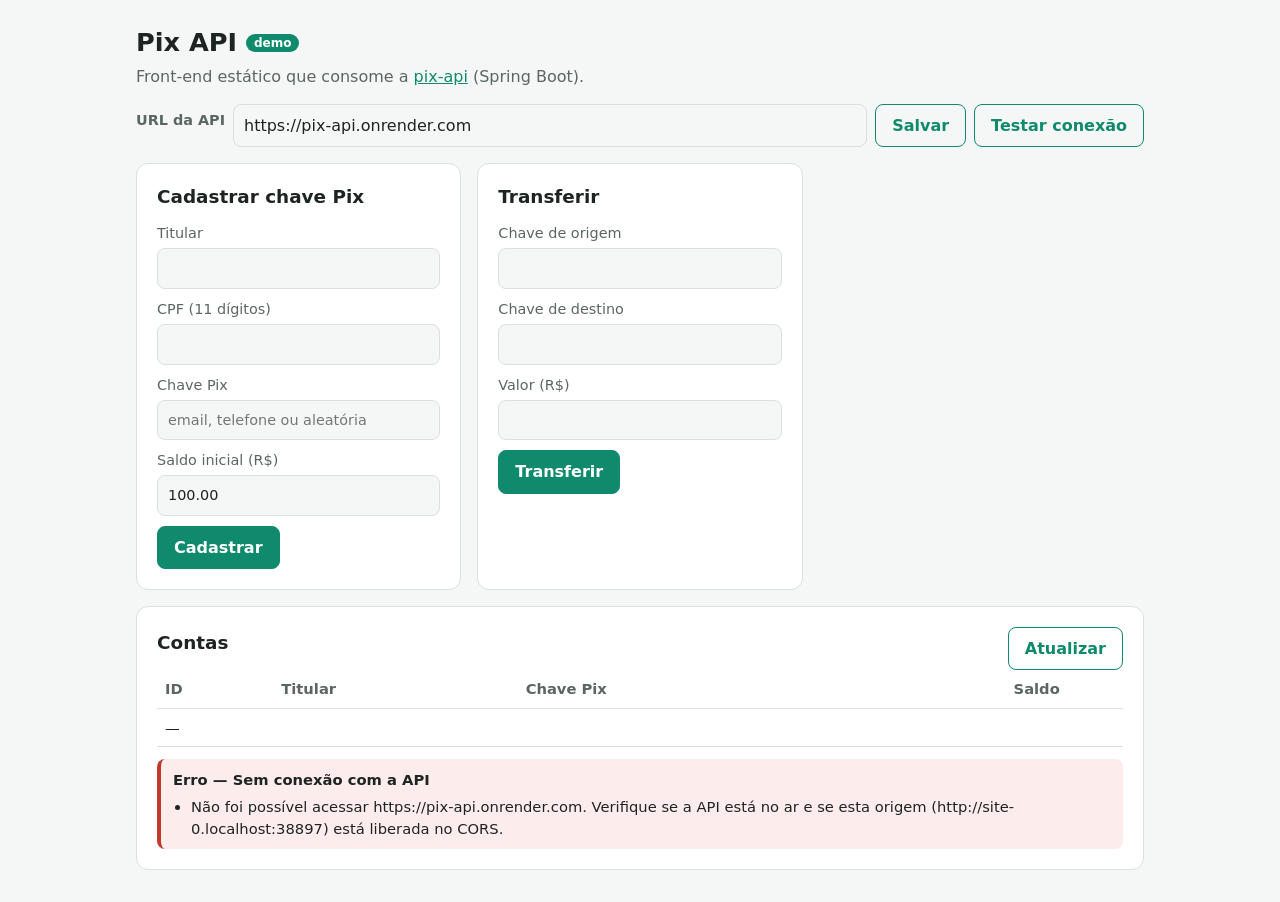
==== docs/index.html @ d2e09ff3 "Cria pix-api: CRUD de contas, transferências Pix e front-end - Endpoints REST de contas e POST /tran" ====
<!doctype html>
<html lang="pt-BR">
<head>
  <meta charset="utf-8">
  <meta name="viewport" content="width=device-width, initial-scale=1">
  <title>Pix API Demo</title>
  <link rel="stylesheet" href="style.css">
</head>
<body>
  <header>
    <h1>Pix API <span class="tag">demo</span></h1>
    <p>Front-end estático que consome a <a href="https://github.com/rafaelnicolau/pix-api">pix-api</a> (Spring Boot).</p>
    <form id="form-api" class="api-url">
      <label for="api-url">URL da API</label>
      <input id="api-url" type="url" required>
      <button type="submit" class="secundario">Salvar</button>
      <button type="button" id="testar-api" class="secundario">Testar conexão</button>
    </form>
    <div id="msg-api" class="mensagem" role="status" aria-live="polite"></div>
  </header>

  <main>
    <section class="card">
      <h2>Cadastrar chave Pix</h2>
      <form id="form-conta">
        <label>Titular <input name="titular" required></label>
        <label>CPF (11 dígitos) <input name="cpf" required inputmode="numeric" pattern="\d{11}" maxlength="11"></label>
        <label>Chave Pix <input name="chavePix" required placeholder="email, telefone ou aleatória"></label>
        <label>Saldo inicial (R$) <input name="saldo" type="number" min="0" step="0.01" value="100.00" required></label>
        <button type="submit">Cadastrar</button>
      </form>
      <div id="msg-conta" class="mensagem" role="status" aria-live="polite"></div>
    </section>

    <section class="card">
      <h2>Transferir</h2>
      <form id="form-transferencia">
        <label>Chave de origem <input name="chaveOrigem" list="chaves" required></label>
        <label>Chave de destino <input name="chaveDestino" list="chaves" required></label>
        <label>Valor (R$) <input name="valor" type="number" min="0.01" step="0.01" required></label>
        <datalist id="chaves"></datalist>
        <button type="submit">Transferir</button>
      </form>
      <div id="msg-transferencia" class="mensagem" role="status" aria-live="polite"></div>
    </section>

    <section class="card largo">
      <div class="titulo-linha">
        <h2>Contas</h2>
        <button type="button" id="atualizar" class="secundario">Atualizar</button>
      </div>
      <div class="tabela-wrap">
        <table>
          <thead><tr><th>ID</th><th>Titular</th><th>Chave Pix</th><th class="num">Saldo</th><th></th></tr></thead>
          <tbody id="contas"><tr><td colspan="5">Carregando…</td></tr></tbody>
        </table>
      </div>
      <div id="msg-contas" class="mensagem" role="status" aria-live="polite"></div>
    </section>
  </main>

  <script src="app.js"></script>
</body>
</html>
---- docs/style.css ----
:root {
  --bg: #f5f7f6;
  --card: #ffffff;
  --texto: #1d2422;
  --suave: #5b6663;
  --borda: #d9e0dd;
  --primaria: #0f8a6c;
  --primaria-texto: #ffffff;
  --ok-bg: #e3f5ee;
  --ok-borda: #0f8a6c;
  --erro-bg: #fdecec;
  --erro-borda: #c0392b;
  --info-bg: #eef3fb;
  --info-borda: #3b6fb6;
}

@media (prefers-color-scheme: dark) {
  :root {
    --bg: #121615;
    --card: #1b2120;
    --texto: #e6ecea;
    --suave: #9aa6a2;
    --borda: #2e3734;
    --primaria: #2bb592;
    --primaria-texto: #0b1210;
    --ok-bg: #12312a;
    --erro-bg: #3a1a18;
    --info-bg: #182436;
  }
}

* { box-sizing: border-box; }

body {
  margin: 0;
  font-family: system-ui, -apple-system, "Segoe UI", sans-serif;
  background: var(--bg);
  color: var(--texto);
  line-height: 1.45;
}

header, main { max-width: 1040px; margin: 0 auto; padding: 0 16px; }
header { padding-top: 24px; }
h1 { margin: 0 0 4px; font-size: 1.6rem; }
h2 { margin: 0 0 12px; font-size: 1.15rem; }
header p { margin: 0 0 16px; color: var(--suave); }
a { color: var(--primaria); }

.tag {
  font-size: .75rem; vertical-align: middle; padding: 2px 8px; border-radius: 99px;
  background: var(--primaria); color: var(--primaria-texto);
}

.api-url { display: flex; flex-wrap: wrap; gap: 8px; align-items: center; }
.api-url label { font-weight: 600; }
.api-url input { flex: 1 1 260px; }

main {
  display: grid; gap: 16px; margin-top: 16px; margin-bottom: 32px;
  grid-template-columns: repeat(auto-fit, minmax(300px, 1fr));
}

.card {
  background: var(--card); border: 1px solid var(--borda); border-radius: 12px; padding: 20px;
}
.card.largo { grid-column: 1 / -1; }

form label { display: block; margin-bottom: 10px; font-size: .9rem; color: var(--suave); }
form label input { margin-top: 4px; }

input {
  width: 100%; padding: 9px 10px; font: inherit; color: var(--texto);
  background: var(--bg); border: 1px solid var(--borda); border-radius: 8px;
}
input:focus { outline: 2px solid var(--primaria); outline-offset: 1px; }

button {
  font: inherit; font-weight: 600; cursor: pointer; padding: 9px 16px; border-radius: 8px;
  border: 1px solid var(--primaria); background: var(--primaria); color: var(--primaria-texto);
}
button.secundario { background: transparent; color: var(--primaria); }
button.link { border: none; background: none; color: var(--primaria); padding: 4px; font-weight: 500; }
button:disabled { opacity: .6; cursor: progress; }

.mensagem:empty { display: none; }
.mensagem {
  margin-top: 12px; padding: 10px 12px; border-radius: 8px; border-left: 4px solid; font-size: .92rem;
  overflow-wrap: anywhere;
}
.mensagem.ok { background: var(--ok-bg); border-color: var(--ok-borda); }
.mensagem.erro { background: var(--erro-bg); border-color: var(--erro-borda); }
.mensagem.info { background: var(--info-bg); border-color: var(--info-borda); }
.mensagem ul { margin: 6px 0 0; padding-left: 18px; }
.mensagem code { font-size: .85em; }

.titulo-linha { display: flex; justify-content: space-between; align-items: center; gap: 8px; }
.tabela-wrap { overflow-x: auto; }
table { width: 100%; border-collapse: collapse; font-size: .92rem; }
th, td { text-align: left; padding: 8px; border-bottom: 1px solid var(--borda); white-space: nowrap; }
th { color: var(--suave); font-weight: 600; }
.num { text-align: right; font-variant-numeric: tabular-nums; }
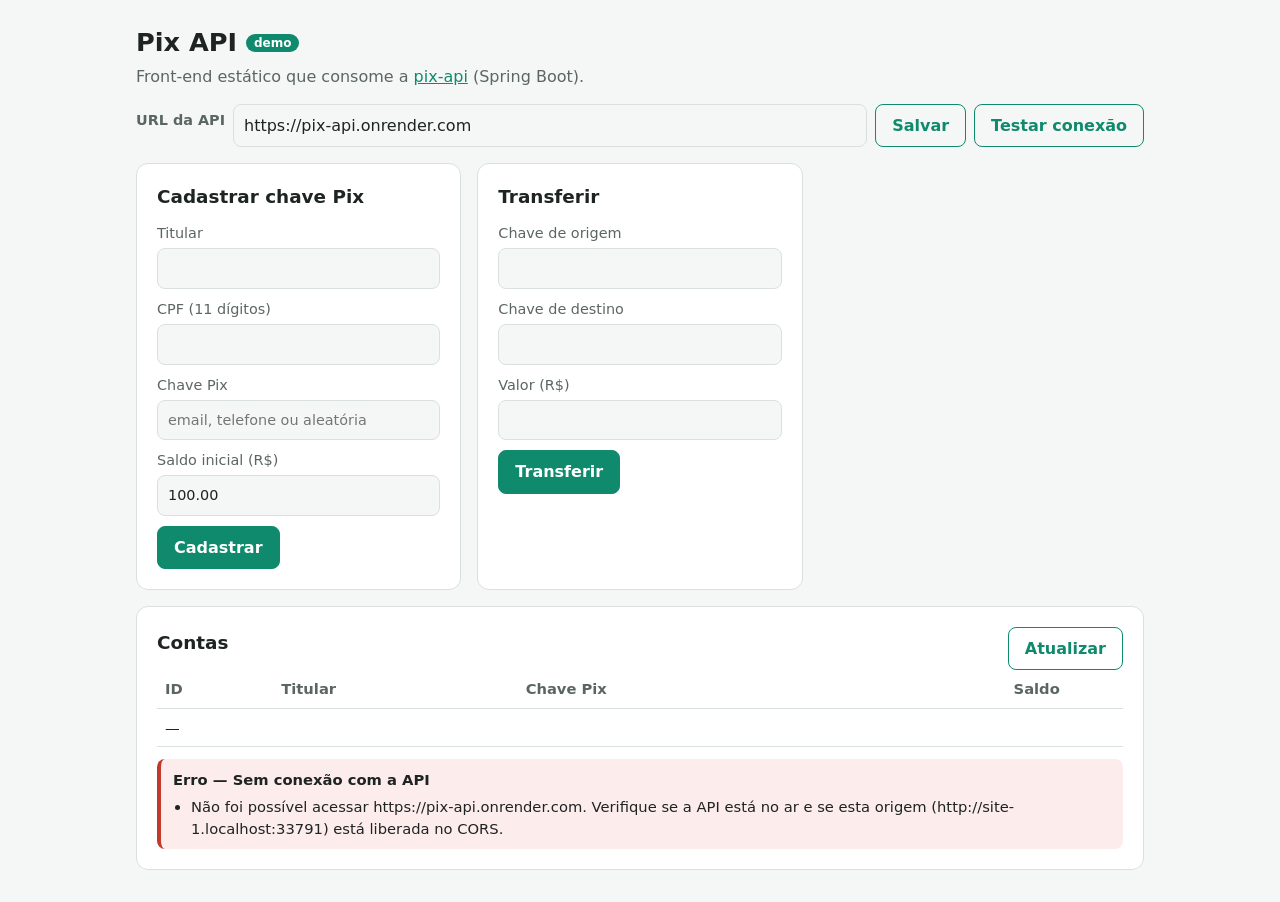
==== commit e6f6c004: "Ajusta domínio do GitHub Pages para a conta RafaelNicolauiOS Co-Authored-By: Claude Opus 5.5 <norepl" ====
--- a/docs/index.html
+++ b/docs/index.html
@@ -9,7 +9,7 @@
 <body>
   <header>
     <h1>Pix API <span class="tag">demo</span></h1>
-    <p>Front-end estático que consome a <a href="https://github.com/rafaelnicolau/pix-api">pix-api</a> (Spring Boot).</p>
+    <p>Front-end estático que consome a <a href="https://github.com/RafaelNicolauiOS/pix-api">pix-api</a> (Spring Boot).</p>
     <form id="form-api" class="api-url">
       <label for="api-url">URL da API</label>
       <input id="api-url" type="url" required>
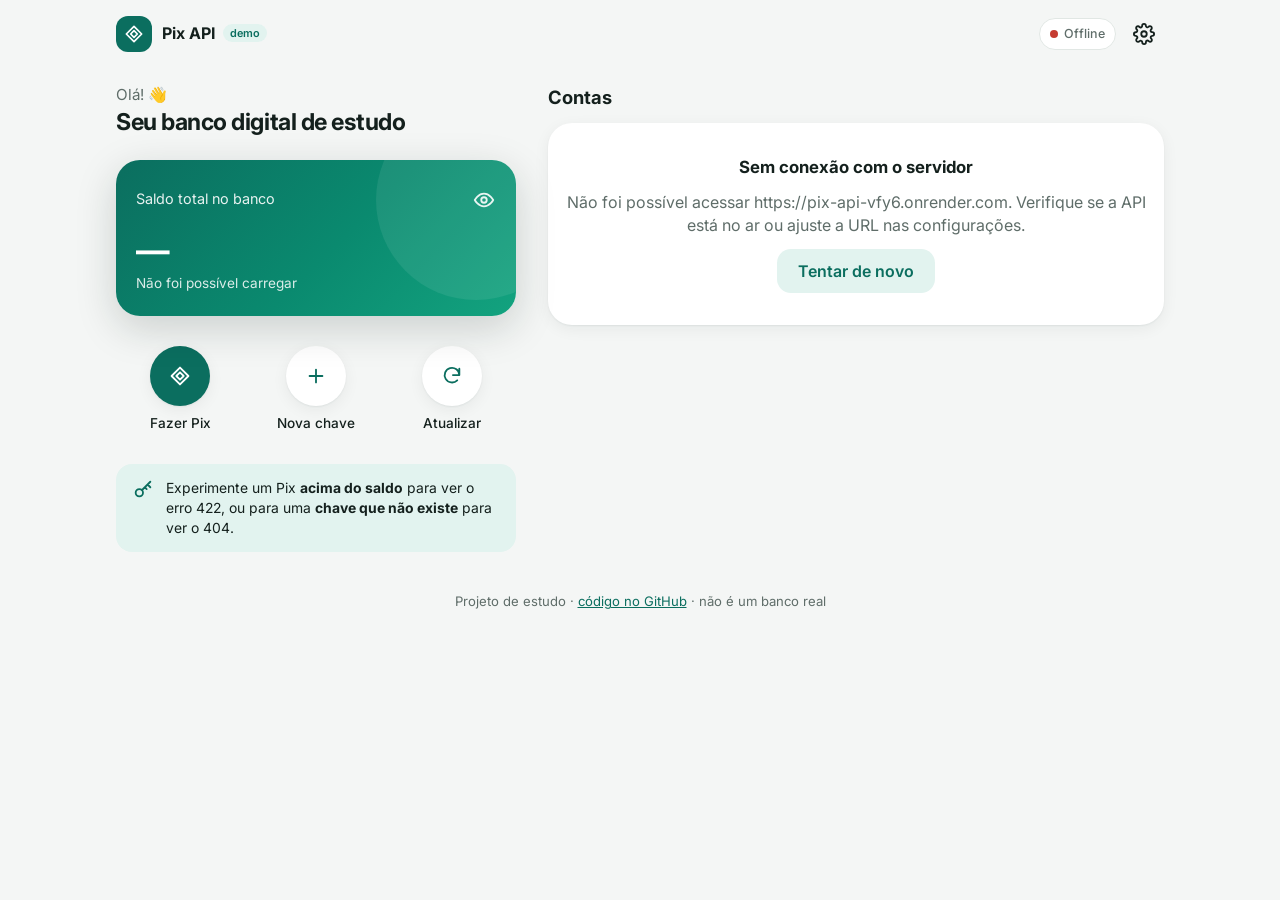
==== commit 069d1d03: "Redesenha o front-end no estilo de app de banco digital - Cartão de saldo total com opção de ocultar" ====
--- a/docs/index.html
+++ b/docs/index.html
@@ -2,62 +2,231 @@
 <html lang="pt-BR">
 <head>
   <meta charset="utf-8">
-  <meta name="viewport" content="width=device-width, initial-scale=1">
+  <meta name="viewport" content="width=device-width, initial-scale=1, viewport-fit=cover">
+  <meta name="theme-color" content="#0b6e5f">
   <title>Pix API Demo</title>
+  <link rel="preconnect" href="https://fonts.googleapis.com">
+  <link rel="preconnect" href="https://fonts.gstatic.com" crossorigin>
+  <link href="https://fonts.googleapis.com/css2?family=Inter:wght@400;500;600;700&display=swap" rel="stylesheet">
   <link rel="stylesheet" href="style.css">
 </head>
 <body>
-  <header>
-    <h1>Pix API <span class="tag">demo</span></h1>
-    <p>Front-end estático que consome a <a href="https://github.com/RafaelNicolauiOS/pix-api">pix-api</a> (Spring Boot).</p>
-    <form id="form-api" class="api-url">
-      <label for="api-url">URL da API</label>
-      <input id="api-url" type="url" required>
-      <button type="submit" class="secundario">Salvar</button>
-      <button type="button" id="testar-api" class="secundario">Testar conexão</button>
-    </form>
-    <div id="msg-api" class="mensagem" role="status" aria-live="polite"></div>
+  <!-- Ícones reutilizáveis (SVG sprite): <svg><use href="#i-pix"/></svg> -->
+  <svg width="0" height="0" style="position:absolute" aria-hidden="true">
+    <symbol id="i-pix" viewBox="0 0 24 24"><g fill="none" stroke="currentColor" stroke-width="2" stroke-linejoin="round"><path d="M12 2.8 21.2 12 12 21.2 2.8 12Z"/><path d="m8 12 4-4 4 4-4 4Z"/></g></symbol>
+    <symbol id="i-plus" viewBox="0 0 24 24"><path fill="none" stroke="currentColor" stroke-width="2" stroke-linecap="round" d="M12 5v14M5 12h14"/></symbol>
+    <symbol id="i-refresh" viewBox="0 0 24 24"><path fill="none" stroke="currentColor" stroke-width="2" stroke-linecap="round" stroke-linejoin="round" d="M20 11a8 8 0 1 0-2.3 5.7M20 4v7h-7"/></symbol>
+    <symbol id="i-eye" viewBox="0 0 24 24"><g fill="none" stroke="currentColor" stroke-width="2"><path d="M2 12s3.5-7 10-7 10 7 10 7-3.5 7-10 7S2 12 2 12Z"/><circle cx="12" cy="12" r="3"/></g></symbol>
+    <symbol id="i-eye-off" viewBox="0 0 24 24"><g fill="none" stroke="currentColor" stroke-width="2" stroke-linecap="round"><path d="M10.6 5.1A10 10 0 0 1 12 5c6.5 0 10 7 10 7a17 17 0 0 1-3 3.9M6.6 6.6C3.7 8.4 2 12 2 12s3.5 7 10 7c1.9 0 3.6-.6 5-1.5M9.9 9.9a3 3 0 0 0 4.2 4.2M3 3l18 18"/></g></symbol>
+    <symbol id="i-gear" viewBox="0 0 24 24"><g fill="none" stroke="currentColor" stroke-width="2"><circle cx="12" cy="12" r="3"/><path d="M19.4 15a1.7 1.7 0 0 0 .3 1.8l.1.1a2 2 0 1 1-2.8 2.8l-.1-.1a1.7 1.7 0 0 0-1.8-.3 1.7 1.7 0 0 0-1 1.5V21a2 2 0 1 1-4 0v-.1a1.7 1.7 0 0 0-1.1-1.5 1.7 1.7 0 0 0-1.8.3l-.1.1a2 2 0 1 1-2.8-2.8l.1-.1a1.7 1.7 0 0 0 .3-1.8 1.7 1.7 0 0 0-1.5-1H3a2 2 0 1 1 0-4h.1a1.7 1.7 0 0 0 1.5-1.1 1.7 1.7 0 0 0-.3-1.8l-.1-.1a2 2 0 1 1 2.8-2.8l.1.1a1.7 1.7 0 0 0 1.8.3H9a1.7 1.7 0 0 0 1-1.5V3a2 2 0 1 1 4 0v.1a1.7 1.7 0 0 0 1 1.5 1.7 1.7 0 0 0 1.8-.3l.1-.1a2 2 0 1 1 2.8 2.8l-.1.1a1.7 1.7 0 0 0-.3 1.8V9a1.7 1.7 0 0 0 1.5 1H21a2 2 0 1 1 0 4h-.1a1.7 1.7 0 0 0-1.5 1Z"/></g></symbol>
+    <symbol id="i-close" viewBox="0 0 24 24"><path fill="none" stroke="currentColor" stroke-width="2" stroke-linecap="round" d="M6 6l12 12M18 6 6 18"/></symbol>
+    <symbol id="i-check" viewBox="0 0 24 24"><path fill="none" stroke="currentColor" stroke-width="2.5" stroke-linecap="round" stroke-linejoin="round" d="m5 12.5 4.5 4.5L19 7.5"/></symbol>
+    <symbol id="i-alert" viewBox="0 0 24 24"><g fill="none" stroke="currentColor" stroke-width="2" stroke-linecap="round"><circle cx="12" cy="12" r="9"/><path d="M12 7.5v5.5M12 16.5v.01"/></g></symbol>
+    <symbol id="i-chevron" viewBox="0 0 24 24"><path fill="none" stroke="currentColor" stroke-width="2" stroke-linecap="round" stroke-linejoin="round" d="m9 6 6 6-6 6"/></symbol>
+    <symbol id="i-back" viewBox="0 0 24 24"><path fill="none" stroke="currentColor" stroke-width="2" stroke-linecap="round" stroke-linejoin="round" d="m15 6-6 6 6 6"/></symbol>
+    <symbol id="i-copy" viewBox="0 0 24 24"><g fill="none" stroke="currentColor" stroke-width="2"><rect x="9" y="9" width="11" height="11" rx="2"/><path d="M5 15V6a2 2 0 0 1 2-2h8"/></g></symbol>
+    <symbol id="i-trash" viewBox="0 0 24 24"><path fill="none" stroke="currentColor" stroke-width="2" stroke-linecap="round" stroke-linejoin="round" d="M4 7h16M10 11v6M14 11v6M6 7l1 12a2 2 0 0 0 2 2h6a2 2 0 0 0 2-2l1-12M9 7V4h6v3"/></symbol>
+    <symbol id="i-key" viewBox="0 0 24 24"><g fill="none" stroke="currentColor" stroke-width="2" stroke-linecap="round"><circle cx="8" cy="15" r="4"/><path d="m11 12 9-9M17 6l3 3M14 9l2 2"/></g></symbol>
+  </svg>
+
+  <header class="topbar">
+    <div class="marca">
+      <span class="marca-logo"><svg><use href="#i-pix"/></svg></span>
+      <span class="marca-nome">Pix API <small>demo</small></span>
+    </div>
+    <div class="topbar-acoes">
+      <span id="status-conexao" class="status" data-estado="carregando" title="Status da API">
+        <span class="status-ponto"></span><span class="status-texto">Conectando…</span>
+      </span>
+      <button type="button" class="icone-btn" id="abrir-config" aria-label="Configurações da API">
+        <svg><use href="#i-gear"/></svg>
+      </button>
+    </div>
   </header>
 
-  <main>
-    <section class="card">
-      <h2>Cadastrar chave Pix</h2>
-      <form id="form-conta">
-        <label>Titular <input name="titular" required></label>
-        <label>CPF (11 dígitos) <input name="cpf" required inputmode="numeric" pattern="\d{11}" maxlength="11"></label>
-        <label>Chave Pix <input name="chavePix" required placeholder="email, telefone ou aleatória"></label>
-        <label>Saldo inicial (R$) <input name="saldo" type="number" min="0" step="0.01" value="100.00" required></label>
-        <button type="submit">Cadastrar</button>
-      </form>
-      <div id="msg-conta" class="mensagem" role="status" aria-live="polite"></div>
+  <main class="app">
+    <section class="coluna-principal">
+      <div class="saudacao">
+        <p>Olá! 👋</p>
+        <h1>Seu banco digital de estudo</h1>
+      </div>
+
+      <section class="cartao-saldo" aria-labelledby="titulo-saldo">
+        <div class="cartao-topo">
+          <span id="titulo-saldo">Saldo total no banco</span>
+          <button type="button" class="icone-btn claro" id="alternar-saldo" aria-pressed="false" aria-label="Ocultar valores">
+            <svg><use href="#i-eye"/></svg>
+          </button>
+        </div>
+        <p class="saldo-valor" id="saldo-total" data-valor><span class="skeleton skeleton-saldo"></span></p>
+        <p class="saldo-sub" id="saldo-sub">&nbsp;</p>
+      </section>
+
+      <nav class="atalhos" aria-label="Ações rápidas">
+        <button type="button" class="atalho" id="atalho-pix">
+          <span class="atalho-icone destaque"><svg><use href="#i-pix"/></svg></span>
+          <span>Fazer Pix</span>
+        </button>
+        <button type="button" class="atalho" id="atalho-cadastrar">
+          <span class="atalho-icone"><svg><use href="#i-plus"/></svg></span>
+          <span>Nova chave</span>
+        </button>
+        <button type="button" class="atalho" id="atalho-atualizar">
+          <span class="atalho-icone"><svg><use href="#i-refresh"/></svg></span>
+          <span>Atualizar</span>
+        </button>
+      </nav>
+
+      <aside class="dica">
+        <svg><use href="#i-key"/></svg>
+        <p>Experimente um Pix <strong>acima do saldo</strong> para ver o erro 422, ou para uma <strong>chave que não existe</strong> para ver o 404.</p>
+      </aside>
     </section>
 
-    <section class="card">
-      <h2>Transferir</h2>
-      <form id="form-transferencia">
-        <label>Chave de origem <input name="chaveOrigem" list="chaves" required></label>
-        <label>Chave de destino <input name="chaveDestino" list="chaves" required></label>
-        <label>Valor (R$) <input name="valor" type="number" min="0.01" step="0.01" required></label>
-        <datalist id="chaves"></datalist>
-        <button type="submit">Transferir</button>
-      </form>
-      <div id="msg-transferencia" class="mensagem" role="status" aria-live="polite"></div>
-    </section>
-
-    <section class="card largo">
-      <div class="titulo-linha">
-        <h2>Contas</h2>
-        <button type="button" id="atualizar" class="secundario">Atualizar</button>
-      </div>
-      <div class="tabela-wrap">
-        <table>
-          <thead><tr><th>ID</th><th>Titular</th><th>Chave Pix</th><th class="num">Saldo</th><th></th></tr></thead>
-          <tbody id="contas"><tr><td colspan="5">Carregando…</td></tr></tbody>
-        </table>
-      </div>
-      <div id="msg-contas" class="mensagem" role="status" aria-live="polite"></div>
+    <section class="coluna-contas" aria-labelledby="titulo-contas">
+      <div class="secao-titulo">
+        <h2 id="titulo-contas">Contas</h2>
+        <span class="contador" id="contador-contas"></span>
+      </div>
+      <ul class="lista-contas" id="lista-contas" aria-live="polite">
+        <li class="conta-item carregando"><span class="skeleton avatar"></span><span class="skeleton linha"></span></li>
+        <li class="conta-item carregando"><span class="skeleton avatar"></span><span class="skeleton linha"></span></li>
+        <li class="conta-item carregando"><span class="skeleton avatar"></span><span class="skeleton linha"></span></li>
+      </ul>
+      <div class="estado-vazio" id="estado-contas" hidden></div>
     </section>
   </main>
+
+  <footer class="rodape">
+    Projeto de estudo · <a href="https://github.com/RafaelNicolauiOS/pix-api">código no GitHub</a> · não é um banco real
+  </footer>
+
+  <!-- ===== Pix (3 etapas) ===== -->
+  <dialog class="sheet" id="dlg-pix" aria-labelledby="pix-titulo">
+    <div class="sheet-cabecalho">
+      <button type="button" class="icone-btn" id="pix-voltar" aria-label="Voltar" hidden><svg><use href="#i-back"/></svg></button>
+      <h2 id="pix-titulo">Fazer Pix</h2>
+      <button type="button" class="icone-btn" data-fechar aria-label="Fechar"><svg><use href="#i-close"/></svg></button>
+    </div>
+
+    <form class="sheet-corpo" id="pix-etapa-dados" novalidate>
+      <label class="campo">
+        <span>De qual conta?</span>
+        <select id="pix-origem" required></select>
+        <small id="pix-saldo-disponivel" class="ajuda"></small>
+      </label>
+
+      <label class="campo">
+        <span>Para qual chave Pix?</span>
+        <input id="pix-destino" required autocomplete="off" placeholder="E-mail, telefone ou chave aleatória">
+      </label>
+      <div class="contatos" id="pix-contatos" aria-label="Contatos"></div>
+
+      <label class="campo">
+        <span>Valor</span>
+        <input id="pix-valor" class="input-valor" inputmode="numeric" autocomplete="off" value="R$ 0,00" aria-describedby="pix-erro">
+      </label>
+      <p class="erro-campo" id="pix-erro" role="alert"></p>
+
+      <button type="submit" class="btn primario largo">Continuar</button>
+    </form>
+
+    <div class="sheet-corpo" id="pix-etapa-confirmar" hidden>
+      <p class="rotulo-suave">Você está enviando</p>
+      <p class="valor-grande" id="conf-valor"></p>
+      <dl class="resumo">
+        <div><dt>Para</dt><dd id="conf-para"></dd></div>
+        <div><dt>Chave Pix</dt><dd id="conf-chave"></dd></div>
+        <div><dt>De</dt><dd id="conf-de"></dd></div>
+      </dl>
+      <button type="button" class="btn primario largo" id="pix-confirmar">
+        <svg><use href="#i-pix"/></svg> Confirmar Pix
+      </button>
+    </div>
+
+    <div class="sheet-corpo resultado" id="pix-etapa-resultado" hidden></div>
+  </dialog>
+
+  <!-- ===== Nova chave ===== -->
+  <dialog class="sheet" id="dlg-cadastrar" aria-labelledby="cad-titulo">
+    <div class="sheet-cabecalho">
+      <span></span>
+      <h2 id="cad-titulo">Cadastrar chave Pix</h2>
+      <button type="button" class="icone-btn" data-fechar aria-label="Fechar"><svg><use href="#i-close"/></svg></button>
+    </div>
+    <form class="sheet-corpo" id="form-cadastrar" novalidate>
+      <label class="campo">
+        <span>Nome do titular</span>
+        <input name="titular" required autocomplete="name" placeholder="Ex.: Maria Silva">
+      </label>
+      <label class="campo">
+        <span>CPF</span>
+        <input name="cpf" id="cad-cpf" required inputmode="numeric" autocomplete="off" placeholder="000.000.000-00" maxlength="14">
+      </label>
+      <label class="campo">
+        <span>Chave Pix</span>
+        <input name="chavePix" required autocomplete="off" placeholder="E-mail, telefone ou chave aleatória">
+      </label>
+      <label class="campo">
+        <span>Saldo inicial</span>
+        <input id="cad-saldo" class="input-valor" inputmode="numeric" autocomplete="off" value="R$ 100,00">
+      </label>
+      <div class="caixa-erro" id="cad-erro" role="alert" hidden></div>
+      <button type="submit" class="btn primario largo">Cadastrar chave</button>
+    </form>
+  </dialog>
+
+  <!-- ===== Detalhe da conta ===== -->
+  <dialog class="sheet" id="dlg-conta" aria-labelledby="conta-nome">
+    <div class="sheet-cabecalho">
+      <span></span>
+      <h2>Detalhes da conta</h2>
+      <button type="button" class="icone-btn" data-fechar aria-label="Fechar"><svg><use href="#i-close"/></svg></button>
+    </div>
+    <div class="sheet-corpo">
+      <div class="conta-hero">
+        <span class="avatar grande" id="conta-avatar"></span>
+        <h3 id="conta-nome"></h3>
+        <p class="valor-grande" id="conta-saldo" data-valor></p>
+      </div>
+      <dl class="resumo">
+        <div>
+          <dt>Chave Pix</dt>
+          <dd class="com-acao"><span id="conta-chave"></span>
+            <button type="button" class="icone-btn pequeno" id="copiar-chave" aria-label="Copiar chave"><svg><use href="#i-copy"/></svg></button>
+          </dd>
+        </div>
+        <div><dt>CPF</dt><dd id="conta-cpf"></dd></div>
+        <div><dt>ID</dt><dd id="conta-id"></dd></div>
+      </dl>
+      <button type="button" class="btn primario largo" id="conta-pix"><svg><use href="#i-pix"/></svg> Fazer Pix desta conta</button>
+      <button type="button" class="btn perigo-texto largo" id="conta-excluir"><svg><use href="#i-trash"/></svg> Excluir conta</button>
+    </div>
+  </dialog>
+
+  <!-- ===== Configurações ===== -->
+  <dialog class="sheet" id="dlg-config" aria-labelledby="cfg-titulo">
+    <div class="sheet-cabecalho">
+      <span></span>
+      <h2 id="cfg-titulo">Configurações</h2>
+      <button type="button" class="icone-btn" data-fechar aria-label="Fechar"><svg><use href="#i-close"/></svg></button>
+    </div>
+    <form class="sheet-corpo" id="form-config">
+      <label class="campo">
+        <span>URL da API</span>
+        <input id="cfg-url" type="url" required>
+        <small class="ajuda">Fica salva neste navegador. Local: http://localhost:8080</small>
+      </label>
+      <p class="status-teste" id="cfg-status" role="status"></p>
+      <div class="botoes-linha">
+        <button type="button" class="btn secundario" id="cfg-testar">Testar conexão</button>
+        <button type="submit" class="btn primario">Salvar</button>
+      </div>
+      <button type="button" class="btn texto largo" id="cfg-padrao">Restaurar URL padrão</button>
+    </form>
+  </dialog>
+
+  <div class="toasts" id="toasts" aria-live="polite"></div>
 
   <script src="app.js"></script>
 </body>
--- a/docs/style.css
+++ b/docs/style.css
@@ -1,101 +1,341 @@
+/* ===== Tokens de design (cores, raios, sombras) ===== */
 :root {
-  --bg: #f5f7f6;
-  --card: #ffffff;
-  --texto: #1d2422;
-  --suave: #5b6663;
-  --borda: #d9e0dd;
-  --primaria: #0f8a6c;
-  --primaria-texto: #ffffff;
-  --ok-bg: #e3f5ee;
-  --ok-borda: #0f8a6c;
-  --erro-bg: #fdecec;
-  --erro-borda: #c0392b;
-  --info-bg: #eef3fb;
-  --info-borda: #3b6fb6;
+  --bg: #f4f6f5;
+  --superficie: #ffffff;
+  --superficie-2: #eef2f0;
+  --texto: #14201d;
+  --texto-suave: #5f6d69;
+  --borda: #e1e7e4;
+  --marca: #0b6e5f;
+  --marca-forte: #08564a;
+  --marca-suave: #e2f3ef;
+  --marca-texto: #ffffff;
+  --sucesso: #138a52;
+  --sucesso-suave: #e3f6ec;
+  --erro: #c53b31;
+  --erro-suave: #fdeceb;
+  --aviso: #a86200;
+  --cartao-grad: linear-gradient(135deg, #0b6e5f 0%, #0a8a6f 55%, #13a37f 100%);
+  --sombra: 0 1px 2px rgba(16, 32, 28, .06), 0 4px 16px rgba(16, 32, 28, .06);
+  --sombra-forte: 0 12px 40px rgba(16, 32, 28, .18);
+  --raio: 16px;
+  --raio-g: 24px;
 }
 
 @media (prefers-color-scheme: dark) {
   :root {
-    --bg: #121615;
-    --card: #1b2120;
-    --texto: #e6ecea;
-    --suave: #9aa6a2;
-    --borda: #2e3734;
-    --primaria: #2bb592;
-    --primaria-texto: #0b1210;
-    --ok-bg: #12312a;
-    --erro-bg: #3a1a18;
-    --info-bg: #182436;
+    --bg: #0d1312;
+    --superficie: #151d1b;
+    --superficie-2: #1d2724;
+    --texto: #e8efed;
+    --texto-suave: #98a7a2;
+    --borda: #26322f;
+    --marca: #2fc39c;
+    --marca-forte: #5dd6b5;
+    --marca-suave: #143029;
+    --marca-texto: #06201a;
+    --sucesso: #3ccf88;
+    --sucesso-suave: #12301f;
+    --erro: #ff7a6e;
+    --erro-suave: #3a1916;
+    --aviso: #f0a742;
+    --cartao-grad: linear-gradient(135deg, #0a5a4e 0%, #0b6e5f 55%, #11876c 100%);
+    --sombra: 0 1px 2px rgba(0, 0, 0, .3), 0 4px 16px rgba(0, 0, 0, .25);
+    --sombra-forte: 0 12px 40px rgba(0, 0, 0, .5);
   }
 }
 
+/* ===== Base ===== */
 * { box-sizing: border-box; }
-
+html { -webkit-text-size-adjust: 100%; }
 body {
   margin: 0;
-  font-family: system-ui, -apple-system, "Segoe UI", sans-serif;
+  min-height: 100vh;
+  font-family: "Inter", system-ui, -apple-system, "Segoe UI", sans-serif;
   background: var(--bg);
   color: var(--texto);
   line-height: 1.45;
-}
-
-header, main { max-width: 1040px; margin: 0 auto; padding: 0 16px; }
-header { padding-top: 24px; }
-h1 { margin: 0 0 4px; font-size: 1.6rem; }
-h2 { margin: 0 0 12px; font-size: 1.15rem; }
-header p { margin: 0 0 16px; color: var(--suave); }
-a { color: var(--primaria); }
-
-.tag {
-  font-size: .75rem; vertical-align: middle; padding: 2px 8px; border-radius: 99px;
-  background: var(--primaria); color: var(--primaria-texto);
-}
-
-.api-url { display: flex; flex-wrap: wrap; gap: 8px; align-items: center; }
-.api-url label { font-weight: 600; }
-.api-url input { flex: 1 1 260px; }
-
-main {
-  display: grid; gap: 16px; margin-top: 16px; margin-bottom: 32px;
-  grid-template-columns: repeat(auto-fit, minmax(300px, 1fr));
-}
-
-.card {
-  background: var(--card); border: 1px solid var(--borda); border-radius: 12px; padding: 20px;
-}
-.card.largo { grid-column: 1 / -1; }
-
-form label { display: block; margin-bottom: 10px; font-size: .9rem; color: var(--suave); }
-form label input { margin-top: 4px; }
-
-input {
-  width: 100%; padding: 9px 10px; font: inherit; color: var(--texto);
-  background: var(--bg); border: 1px solid var(--borda); border-radius: 8px;
-}
-input:focus { outline: 2px solid var(--primaria); outline-offset: 1px; }
-
-button {
-  font: inherit; font-weight: 600; cursor: pointer; padding: 9px 16px; border-radius: 8px;
-  border: 1px solid var(--primaria); background: var(--primaria); color: var(--primaria-texto);
-}
-button.secundario { background: transparent; color: var(--primaria); }
-button.link { border: none; background: none; color: var(--primaria); padding: 4px; font-weight: 500; }
-button:disabled { opacity: .6; cursor: progress; }
-
-.mensagem:empty { display: none; }
-.mensagem {
-  margin-top: 12px; padding: 10px 12px; border-radius: 8px; border-left: 4px solid; font-size: .92rem;
-  overflow-wrap: anywhere;
-}
-.mensagem.ok { background: var(--ok-bg); border-color: var(--ok-borda); }
-.mensagem.erro { background: var(--erro-bg); border-color: var(--erro-borda); }
-.mensagem.info { background: var(--info-bg); border-color: var(--info-borda); }
-.mensagem ul { margin: 6px 0 0; padding-left: 18px; }
-.mensagem code { font-size: .85em; }
-
-.titulo-linha { display: flex; justify-content: space-between; align-items: center; gap: 8px; }
-.tabela-wrap { overflow-x: auto; }
-table { width: 100%; border-collapse: collapse; font-size: .92rem; }
-th, td { text-align: left; padding: 8px; border-bottom: 1px solid var(--borda); white-space: nowrap; }
-th { color: var(--suave); font-weight: 600; }
-.num { text-align: right; font-variant-numeric: tabular-nums; }
+  -webkit-font-smoothing: antialiased;
+}
+h1, h2, h3, p { margin: 0; }
+a { color: var(--marca); }
+button { font: inherit; color: inherit; }
+svg { width: 22px; height: 22px; flex: none; }
+[hidden] { display: none !important; }
+
+/* ===== Topo ===== */
+.topbar {
+  position: sticky; top: 0; z-index: 10;
+  display: flex; align-items: center; justify-content: space-between; gap: 12px;
+  max-width: 1080px; margin: 0 auto; padding: 14px 16px;
+  background: color-mix(in srgb, var(--bg) 85%, transparent);
+  backdrop-filter: blur(12px); -webkit-backdrop-filter: blur(12px);
+}
+.marca { display: flex; align-items: center; gap: 10px; font-weight: 700; }
+.marca-logo {
+  display: grid; place-items: center; width: 36px; height: 36px; border-radius: 12px;
+  background: var(--marca); color: var(--marca-texto);
+}
+.marca-logo svg { width: 20px; height: 20px; }
+.marca-nome small {
+  margin-left: 4px; padding: 2px 7px; border-radius: 99px; font-size: .68rem; font-weight: 600;
+  background: var(--marca-suave); color: var(--marca); vertical-align: 2px;
+}
+.topbar-acoes { display: flex; align-items: center; gap: 8px; }
+
+.status {
+  display: inline-flex; align-items: center; gap: 6px; padding: 6px 10px; border-radius: 99px;
+  font-size: .78rem; font-weight: 500; background: var(--superficie); color: var(--texto-suave);
+  border: 1px solid var(--borda);
+}
+.status-ponto { width: 8px; height: 8px; border-radius: 50%; background: var(--texto-suave); }
+.status[data-estado="online"] .status-ponto { background: var(--sucesso); box-shadow: 0 0 0 3px var(--sucesso-suave); }
+.status[data-estado="acordando"] .status-ponto,
+.status[data-estado="carregando"] .status-ponto { background: var(--aviso); animation: pulsar 1.2s infinite; }
+.status[data-estado="offline"] .status-ponto { background: var(--erro); }
+
+/* ===== Botões ===== */
+.icone-btn {
+  display: grid; place-items: center; width: 40px; height: 40px; padding: 0;
+  border: none; border-radius: 50%; background: transparent; color: var(--texto); cursor: pointer;
+}
+.icone-btn:hover { background: var(--superficie-2); }
+.icone-btn.claro { color: #fff; }
+.icone-btn.claro:hover { background: rgba(255, 255, 255, .15); }
+.icone-btn.pequeno { width: 32px; height: 32px; }
+.icone-btn.pequeno svg { width: 18px; height: 18px; }
+
+.btn {
+  display: inline-flex; align-items: center; justify-content: center; gap: 8px;
+  min-height: 52px; padding: 0 20px; border-radius: 14px; border: 1px solid transparent;
+  font-weight: 600; font-size: 1rem; cursor: pointer;
+  transition: transform .08s ease, background .15s ease, opacity .15s ease;
+}
+.btn:active { transform: scale(.98); }
+.btn:disabled { opacity: .6; cursor: progress; }
+.btn.largo { width: 100%; }
+.btn.primario { background: var(--marca); color: var(--marca-texto); }
+.btn.primario:hover { background: var(--marca-forte); }
+.btn.secundario { background: var(--marca-suave); color: var(--marca); }
+.btn.texto { background: transparent; color: var(--texto-suave); min-height: 44px; }
+.btn.perigo-texto { background: transparent; color: var(--erro); }
+.btn.perigo-texto:hover { background: var(--erro-suave); }
+.btn.perigo { background: var(--erro); color: #fff; }
+.btn svg { width: 20px; height: 20px; }
+
+:focus-visible { outline: 3px solid color-mix(in srgb, var(--marca) 55%, transparent); outline-offset: 2px; }
+
+/* ===== Layout ===== */
+.app {
+  max-width: 1080px; margin: 0 auto; padding: 8px 16px 32px;
+  display: grid; gap: 24px;
+}
+@media (min-width: 880px) {
+  .app { grid-template-columns: 400px 1fr; align-items: start; gap: 32px; padding-top: 16px; }
+  .coluna-principal { position: sticky; top: 84px; }
+}
+.coluna-principal { display: grid; gap: 20px; }
+
+.saudacao p { color: var(--texto-suave); font-size: .95rem; }
+.saudacao h1 { font-size: 1.45rem; letter-spacing: -.02em; }
+
+/* ===== Cartão de saldo ===== */
+.cartao-saldo {
+  position: relative; overflow: hidden;
+  padding: 20px 20px 22px; border-radius: var(--raio-g);
+  background: var(--cartao-grad); color: #fff; box-shadow: var(--sombra-forte);
+}
+.cartao-saldo::after { /* brilho decorativo */
+  content: ""; position: absolute; right: -60px; top: -60px; width: 200px; height: 200px;
+  border-radius: 50%; background: rgba(255, 255, 255, .08);
+}
+.cartao-topo { display: flex; align-items: center; justify-content: space-between; font-size: .9rem; opacity: .9; }
+.cartao-topo .icone-btn { margin-right: -8px; }
+.saldo-valor {
+  margin-top: 6px; font-size: 2.1rem; font-weight: 700; letter-spacing: -.03em;
+  font-variant-numeric: tabular-nums; min-height: 2.9rem;
+}
+.saldo-sub { font-size: .85rem; opacity: .85; }
+
+/* Valores ocultos (botão do olho) */
+body.ocultar [data-valor] { filter: blur(9px); user-select: none; }
+[data-valor] { transition: filter .2s ease; }
+
+/* ===== Atalhos ===== */
+.atalhos { display: grid; grid-template-columns: repeat(3, 1fr); gap: 8px; }
+.atalho {
+  display: grid; justify-items: center; gap: 8px; padding: 10px 4px;
+  border: none; background: none; cursor: pointer; font-size: .85rem; font-weight: 500;
+  border-radius: var(--raio);
+}
+.atalho:hover .atalho-icone { transform: translateY(-2px); }
+.atalho-icone {
+  display: grid; place-items: center; width: 60px; height: 60px; border-radius: 50%;
+  background: var(--superficie); color: var(--marca); box-shadow: var(--sombra);
+  transition: transform .15s ease;
+}
+.atalho-icone.destaque { background: var(--marca); color: var(--marca-texto); }
+
+.dica {
+  display: flex; gap: 12px; align-items: flex-start; padding: 14px 16px; border-radius: var(--raio);
+  background: var(--marca-suave); color: var(--texto); font-size: .87rem;
+}
+.dica svg { color: var(--marca); margin-top: 1px; }
+
+/* ===== Lista de contas ===== */
+.secao-titulo { display: flex; align-items: baseline; gap: 8px; margin-bottom: 12px; }
+.secao-titulo h2 { font-size: 1.15rem; }
+.contador { color: var(--texto-suave); font-size: .9rem; }
+
+.lista-contas {
+  list-style: none; margin: 0; padding: 6px; display: grid; gap: 2px;
+  background: var(--superficie); border-radius: var(--raio-g); box-shadow: var(--sombra);
+}
+.conta-item > button {
+  width: 100%; display: flex; align-items: center; gap: 14px; padding: 12px;
+  border: none; background: none; border-radius: var(--raio); text-align: left; cursor: pointer;
+}
+.conta-item > button:hover { background: var(--superficie-2); }
+.conta-info { flex: 1; min-width: 0; }
+.conta-nome { font-weight: 600; }
+.conta-chave { color: var(--texto-suave); font-size: .85rem; overflow: hidden; text-overflow: ellipsis; white-space: nowrap; }
+.conta-saldo { font-weight: 600; font-variant-numeric: tabular-nums; white-space: nowrap; }
+.conta-item svg { color: var(--texto-suave); width: 18px; height: 18px; }
+.conta-item.nova { animation: destacar 1.6s ease; border-radius: var(--raio); }
+
+.avatar {
+  display: grid; place-items: center; flex: none; width: 44px; height: 44px; border-radius: 50%;
+  font-weight: 700; font-size: .9rem; color: #fff; background: var(--cor, var(--marca));
+}
+.avatar.grande { width: 72px; height: 72px; font-size: 1.4rem; }
+
+.conta-item.carregando { display: flex; align-items: center; gap: 14px; padding: 12px; }
+.skeleton {
+  display: inline-block; border-radius: 8px;
+  background: linear-gradient(90deg, var(--superficie-2) 25%, var(--borda) 50%, var(--superficie-2) 75%);
+  background-size: 200% 100%; animation: brilho 1.2s infinite linear;
+}
+.skeleton.avatar { width: 44px; height: 44px; border-radius: 50%; }
+.skeleton.linha { flex: 1; height: 14px; }
+.skeleton-saldo { width: 180px; height: 34px; background: rgba(255, 255, 255, .2); animation: pulsar 1.2s infinite; }
+
+.estado-vazio {
+  display: grid; justify-items: center; gap: 12px; padding: 32px 16px; text-align: center;
+  background: var(--superficie); border-radius: var(--raio-g); box-shadow: var(--sombra);
+  color: var(--texto-suave);
+}
+.estado-vazio strong { color: var(--texto); font-size: 1.05rem; }
+.estado-vazio .btn { min-height: 44px; }
+
+/* ===== Sheets (dialog) ===== */
+.sheet {
+  width: min(480px, 100%); max-height: min(92vh, 760px); margin: auto; padding: 0;
+  border: none; border-radius: var(--raio-g); background: var(--superficie); color: var(--texto);
+  box-shadow: var(--sombra-forte); overflow: auto;
+}
+.sheet::backdrop { background: rgba(8, 16, 14, .45); backdrop-filter: blur(2px); }
+.sheet[open] { animation: aparecer .22s ease; }
+@media (max-width: 600px) {
+  .sheet { margin: auto 0 0; width: 100%; max-width: 100%; border-radius: var(--raio-g) var(--raio-g) 0 0; padding-bottom: env(safe-area-inset-bottom); }
+  .sheet[open] { animation: subir .25s ease; }
+}
+.sheet-cabecalho {
+  position: sticky; top: 0; z-index: 1;
+  display: grid; grid-template-columns: 40px 1fr 40px; align-items: center; gap: 8px;
+  padding: 12px 12px 4px; background: var(--superficie);
+}
+.sheet-cabecalho h2 { text-align: center; font-size: 1.05rem; }
+/* Botão "voltar" escondido ainda ocupa a coluna, para o título continuar centralizado. */
+.sheet-cabecalho > .icone-btn[hidden] { display: grid !important; visibility: hidden; }
+.sheet-corpo { display: grid; gap: 16px; padding: 12px 20px 24px; }
+
+/* ===== Formulários ===== */
+.campo { display: grid; gap: 6px; font-size: .9rem; font-weight: 500; color: var(--texto-suave); }
+.campo input, .campo select {
+  width: 100%; min-height: 52px; padding: 0 14px; font: inherit; font-size: 1rem; color: var(--texto);
+  background: var(--superficie-2); border: 1.5px solid transparent; border-radius: 14px;
+  transition: border-color .15s ease, background .15s ease;
+}
+.campo select { appearance: none; background-image: linear-gradient(45deg, transparent 50%, currentColor 50%), linear-gradient(135deg, currentColor 50%, transparent 50%); background-position: calc(100% - 20px) 50%, calc(100% - 15px) 50%; background-size: 5px 5px; background-repeat: no-repeat; padding-right: 40px; }
+.campo input:focus, .campo select:focus { outline: none; border-color: var(--marca); background: var(--superficie); }
+.campo input[aria-invalid="true"] { border-color: var(--erro); }
+.campo .input-valor { font-size: 1.6rem; font-weight: 700; letter-spacing: -.02em; font-variant-numeric: tabular-nums; min-height: 64px; }
+.ajuda { font-weight: 400; font-size: .82rem; color: var(--texto-suave); }
+.erro-campo { color: var(--erro); font-size: .88rem; min-height: 0; }
+.erro-campo:empty { display: none; }
+.caixa-erro {
+  display: flex; gap: 10px; padding: 12px 14px; border-radius: 14px;
+  background: var(--erro-suave); color: var(--texto); font-size: .9rem;
+}
+.caixa-erro svg { color: var(--erro); }
+.caixa-erro ul { margin: 4px 0 0; padding-left: 18px; }
+
+.contatos { display: flex; gap: 8px; overflow-x: auto; margin-top: -6px; padding-bottom: 2px; scrollbar-width: none; }
+.contato {
+  display: inline-flex; align-items: center; gap: 8px; flex: none; padding: 6px 12px 6px 6px;
+  border: 1px solid var(--borda); border-radius: 99px; background: var(--superficie);
+  font-size: .85rem; cursor: pointer;
+}
+.contato .avatar { width: 28px; height: 28px; font-size: .7rem; }
+.contato[aria-pressed="true"] { border-color: var(--marca); background: var(--marca-suave); }
+
+.botoes-linha { display: grid; grid-template-columns: 1fr 1fr; gap: 10px; }
+.status-teste { font-size: .9rem; color: var(--texto-suave); }
+.status-teste.ok { color: var(--sucesso); }
+.status-teste.erro { color: var(--erro); }
+
+/* ===== Resumo / confirmação / comprovante ===== */
+.rotulo-suave { color: var(--texto-suave); text-align: center; }
+.valor-grande { font-size: 2.2rem; font-weight: 700; letter-spacing: -.03em; text-align: center; font-variant-numeric: tabular-nums; }
+.resumo { margin: 0; display: grid; gap: 0; background: var(--superficie-2); border-radius: var(--raio); padding: 4px 16px; }
+.resumo > div { display: flex; justify-content: space-between; align-items: center; gap: 16px; padding: 12px 0; border-bottom: 1px solid var(--borda); }
+.resumo > div:last-child { border-bottom: none; }
+.resumo dt { color: var(--texto-suave); font-size: .9rem; }
+.resumo dd { margin: 0; font-weight: 600; text-align: right; overflow-wrap: anywhere; }
+.resumo dd.com-acao { display: flex; align-items: center; gap: 4px; }
+
+.resultado { justify-items: center; text-align: center; padding-top: 8px; }
+.selo {
+  display: grid; place-items: center; width: 76px; height: 76px; border-radius: 50%;
+  animation: estourar .4s cubic-bezier(.2, 1.4, .4, 1);
+}
+.selo svg { width: 38px; height: 38px; }
+.selo.ok { background: var(--sucesso-suave); color: var(--sucesso); }
+.selo.erro { background: var(--erro-suave); color: var(--erro); }
+.resultado h3 { font-size: 1.3rem; }
+.resultado .detalhe { color: var(--texto-suave); max-width: 34ch; }
+.resultado .resumo, .resultado .btn { width: 100%; text-align: left; }
+.resultado .resumo dd { text-align: right; }
+
+.conta-hero { display: grid; justify-items: center; gap: 8px; text-align: center; }
+.conta-hero h3 { font-size: 1.2rem; }
+
+/* ===== Toasts ===== */
+.toasts {
+  position: fixed; left: 50%; bottom: 20px; transform: translateX(-50%); z-index: 100;
+  display: grid; gap: 8px; width: min(420px, calc(100% - 32px)); pointer-events: none;
+}
+.toast {
+  display: flex; align-items: center; gap: 10px; padding: 14px 16px; border-radius: 14px;
+  background: var(--texto); color: var(--bg); font-size: .92rem; box-shadow: var(--sombra-forte);
+  animation: subir .25s ease;
+}
+.toast svg { width: 20px; height: 20px; }
+.toast.ok svg { color: var(--sucesso); }
+.toast.erro svg { color: var(--erro); }
+.toast .spinner { width: 18px; height: 18px; border: 2px solid currentColor; border-right-color: transparent; border-radius: 50%; animation: girar .8s linear infinite; flex: none; }
+
+.rodape { max-width: 1080px; margin: 0 auto; padding: 8px 16px 32px; text-align: center; color: var(--texto-suave); font-size: .82rem; }
+
+/* ===== Animações ===== */
+@keyframes brilho { to { background-position: -200% 0; } }
+@keyframes pulsar { 50% { opacity: .45; } }
+@keyframes girar { to { transform: rotate(360deg); } }
+@keyframes aparecer { from { opacity: 0; transform: translateY(8px) scale(.98); } }
+@keyframes subir { from { opacity: 0; transform: translateY(24px); } }
+@keyframes estourar { from { transform: scale(.4); opacity: 0; } }
+@keyframes destacar { 0%, 40% { background: var(--marca-suave); } }
+
+@media (prefers-reduced-motion: reduce) {
+  *, *::before, *::after { animation: none !important; transition: none !important; }
+}
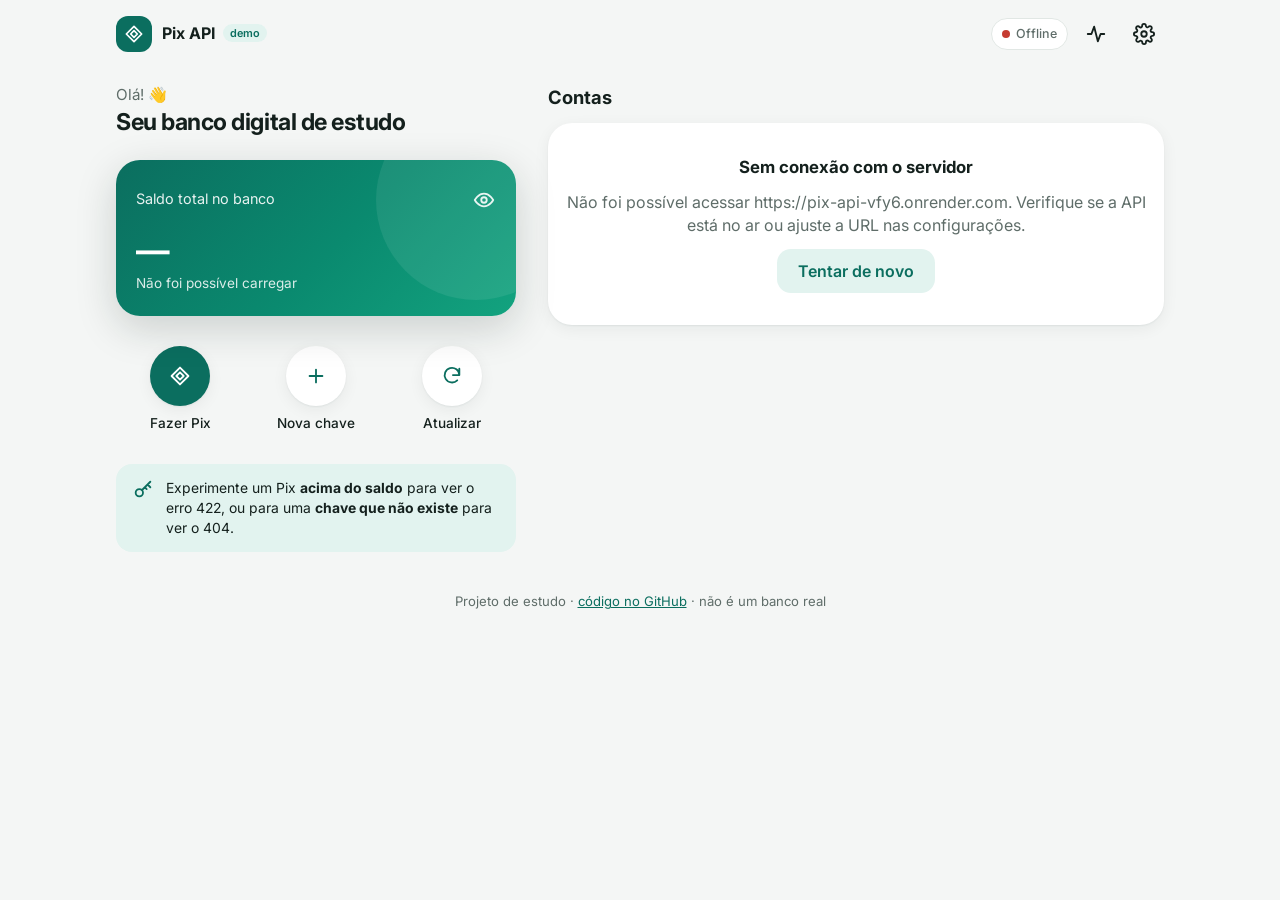
==== commit e6472b7e: "Cria página Atividade com feed de eventos e logs do servidor - docs/atividade.html: aba Eventos (ao " ====
--- a/docs/index.html
+++ b/docs/index.html
@@ -26,6 +26,7 @@
     <symbol id="i-back" viewBox="0 0 24 24"><path fill="none" stroke="currentColor" stroke-width="2" stroke-linecap="round" stroke-linejoin="round" d="m15 6-6 6 6 6"/></symbol>
     <symbol id="i-copy" viewBox="0 0 24 24"><g fill="none" stroke="currentColor" stroke-width="2"><rect x="9" y="9" width="11" height="11" rx="2"/><path d="M5 15V6a2 2 0 0 1 2-2h8"/></g></symbol>
     <symbol id="i-trash" viewBox="0 0 24 24"><path fill="none" stroke="currentColor" stroke-width="2" stroke-linecap="round" stroke-linejoin="round" d="M4 7h16M10 11v6M14 11v6M6 7l1 12a2 2 0 0 0 2 2h6a2 2 0 0 0 2-2l1-12M9 7V4h6v3"/></symbol>
+    <symbol id="i-activity" viewBox="0 0 24 24"><path fill="none" stroke="currentColor" stroke-width="2" stroke-linecap="round" stroke-linejoin="round" d="M3 12h4l3-8 4 16 3-8h4"/></symbol>
     <symbol id="i-key" viewBox="0 0 24 24"><g fill="none" stroke="currentColor" stroke-width="2" stroke-linecap="round"><circle cx="8" cy="15" r="4"/><path d="m11 12 9-9M17 6l3 3M14 9l2 2"/></g></symbol>
   </svg>
 
@@ -38,6 +39,9 @@
       <span id="status-conexao" class="status" data-estado="carregando" title="Status da API">
         <span class="status-ponto"></span><span class="status-texto">Conectando…</span>
       </span>
+      <a class="icone-btn" href="atividade.html" aria-label="Atividade da API (eventos e logs)" title="Atividade">
+        <svg><use href="#i-activity"/></svg>
+      </a>
       <button type="button" class="icone-btn" id="abrir-config" aria-label="Configurações da API">
         <svg><use href="#i-gear"/></svg>
       </button>
--- a/docs/style.css
+++ b/docs/style.css
@@ -339,3 +339,89 @@
 @media (prefers-reduced-motion: reduce) {
   *, *::before, *::after { animation: none !important; transition: none !important; }
 }
+
+/* ===== Página de atividade ===== */
+a.marca { color: inherit; text-decoration: none; }
+.pagina { max-width: 1080px; margin: 0 auto; padding: 8px 16px 40px; display: grid; gap: 16px; }
+.pagina h1 { font-size: 1.6rem; letter-spacing: -.02em; }
+.subtitulo { color: var(--texto-suave); margin-top: -8px; }
+.voltar { display: inline-flex; align-items: center; gap: 4px; width: fit-content; color: var(--texto-suave); text-decoration: none; font-size: .9rem; }
+.voltar svg { width: 18px; height: 18px; }
+.voltar:hover { color: var(--marca); }
+
+.abas { display: flex; gap: 4px; padding: 4px; background: var(--superficie-2); border-radius: 14px; width: fit-content; max-width: 100%; }
+.abas [role="tab"] {
+  display: inline-flex; align-items: center; gap: 6px; padding: 10px 16px; border: none; border-radius: 10px;
+  background: transparent; color: var(--texto-suave); font-weight: 600; cursor: pointer; white-space: nowrap;
+}
+.abas [role="tab"] svg { width: 16px; height: 16px; }
+.abas [aria-selected="true"] { background: var(--superficie); color: var(--texto); box-shadow: var(--sombra); }
+
+.painel { display: grid; gap: 12px; }
+.barra { display: flex; flex-wrap: wrap; align-items: center; gap: 8px 12px; }
+.barra-info { flex: 1; color: var(--texto-suave); font-size: .9rem; min-width: 160px; }
+.interruptor { display: inline-flex; align-items: center; gap: 6px; font-size: .9rem; color: var(--texto-suave); cursor: pointer; }
+.interruptor input { accent-color: var(--marca); width: 16px; height: 16px; }
+.nota { color: var(--texto-suave); font-size: .82rem; }
+.nota code { font-size: .85em; }
+
+.feed {
+  list-style: none; margin: 0; padding: 6px; display: grid; gap: 2px;
+  background: var(--superficie); border-radius: var(--raio-g); box-shadow: var(--sombra);
+}
+.feed:empty { display: none; }
+.evento { display: flex; align-items: center; gap: 14px; padding: 12px; border-radius: var(--raio); }
+.evento.novo { animation: destacar 2s ease; }
+.evento-icone { display: grid; place-items: center; flex: none; width: 40px; height: 40px; border-radius: 50%; background: var(--marca-suave); color: var(--marca); }
+.evento-icone svg { width: 20px; height: 20px; }
+.evento-info { flex: 1; min-width: 0; }
+.evento-titulo { font-weight: 600; display: flex; align-items: center; gap: 6px; flex-wrap: wrap; }
+.evento-titulo svg { width: 16px; height: 16px; color: var(--texto-suave); }
+.evento-sub { color: var(--texto-suave); font-size: .82rem; overflow: hidden; text-overflow: ellipsis; white-space: nowrap; }
+.evento-lado { text-align: right; flex: none; }
+.evento-valor { font-weight: 700; font-variant-numeric: tabular-nums; }
+.evento-tempo { color: var(--texto-suave); font-size: .8rem; }
+
+.card-token {
+  display: grid; gap: 14px; justify-items: center; text-align: center; max-width: 440px; margin: 8px auto;
+  padding: 28px 24px; background: var(--superficie); border-radius: var(--raio-g); box-shadow: var(--sombra);
+}
+.card-token > * { width: 100%; }
+.card-token-icone { display: grid !important; place-items: center; width: 56px !important; height: 56px; border-radius: 50%; background: var(--marca-suave); color: var(--marca); }
+.card-token h2 { font-size: 1.2rem; }
+.card-token p { color: var(--texto-suave); font-size: .92rem; }
+.card-token .campo { text-align: left; }
+.card-token .caixa-erro { text-align: left; }
+
+.chips { display: flex; gap: 6px; flex-wrap: wrap; }
+.chip {
+  padding: 6px 12px; border-radius: 99px; border: 1px solid var(--borda); background: var(--superficie);
+  font-size: .85rem; font-weight: 500; cursor: pointer;
+}
+.chip[aria-pressed="true"] { border-color: var(--marca); background: var(--marca-suave); color: var(--marca); }
+.busca {
+  flex: 1; min-width: 160px; min-height: 38px; padding: 0 12px; font: inherit; font-size: .9rem; color: var(--texto);
+  background: var(--superficie); border: 1px solid var(--borda); border-radius: 10px;
+}
+.busca:focus { outline: none; border-color: var(--marca); }
+
+.console {
+  height: min(62vh, 640px); overflow: auto; padding: 12px 0; border-radius: var(--raio);
+  background: #0c1110; color: #d6e2de; box-shadow: var(--sombra);
+  font-family: "JetBrains Mono", ui-monospace, SFMono-Regular, Menlo, monospace; font-size: .8rem; line-height: 1.55;
+}
+.linha { display: grid; grid-template-columns: auto auto minmax(80px, 180px) 1fr; gap: 10px; padding: 1px 14px; }
+.linha:hover { background: rgba(255, 255, 255, .04); }
+.linha-hora { color: #7d8c87; }
+.linha-nivel { font-weight: 600; min-width: 5ch; }
+.linha-nivel.INFO { color: #5fb3f0; }
+.linha-nivel.WARN { color: #f0b04a; }
+.linha-nivel.ERROR { color: #ff7a6e; }
+.linha.ERROR { background: rgba(255, 122, 110, .08); }
+.linha-logger { color: #9fd9c6; overflow: hidden; text-overflow: ellipsis; white-space: nowrap; }
+.linha-msg { white-space: pre-wrap; overflow-wrap: anywhere; }
+.console-vazio { padding: 24px 14px; color: #7d8c87; }
+@media (max-width: 900px) {
+  .linha { grid-template-columns: auto auto 1fr; }
+  .linha-logger { display: none; }
+}
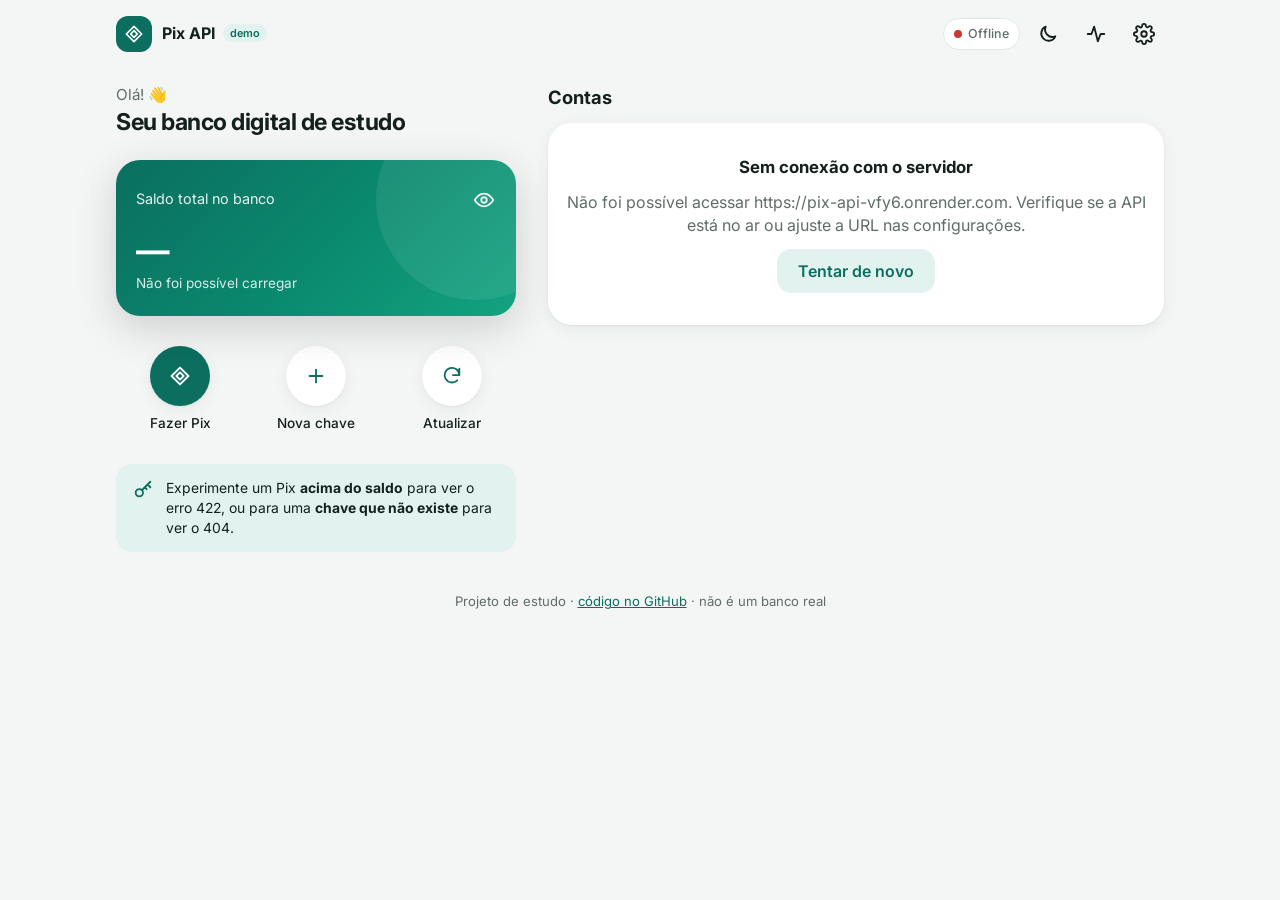
==== commit a5b10b88: "Cria painel do processamento noturno (batch COBOL) no GitHub Pages - docs/batch.html: execuções reai" ====
--- a/docs/index.html
+++ b/docs/index.html
@@ -26,6 +26,7 @@
     <symbol id="i-back" viewBox="0 0 24 24"><path fill="none" stroke="currentColor" stroke-width="2" stroke-linecap="round" stroke-linejoin="round" d="m15 6-6 6 6 6"/></symbol>
     <symbol id="i-copy" viewBox="0 0 24 24"><g fill="none" stroke="currentColor" stroke-width="2"><rect x="9" y="9" width="11" height="11" rx="2"/><path d="M5 15V6a2 2 0 0 1 2-2h8"/></g></symbol>
     <symbol id="i-trash" viewBox="0 0 24 24"><path fill="none" stroke="currentColor" stroke-width="2" stroke-linecap="round" stroke-linejoin="round" d="M4 7h16M10 11v6M14 11v6M6 7l1 12a2 2 0 0 0 2 2h6a2 2 0 0 0 2-2l1-12M9 7V4h6v3"/></symbol>
+    <symbol id="i-moon" viewBox="0 0 24 24"><path fill="none" stroke="currentColor" stroke-width="2" stroke-linejoin="round" d="M20 14.5A8 8 0 0 1 9.5 4a8 8 0 1 0 10.5 10.5Z"/></symbol>
     <symbol id="i-activity" viewBox="0 0 24 24"><path fill="none" stroke="currentColor" stroke-width="2" stroke-linecap="round" stroke-linejoin="round" d="M3 12h4l3-8 4 16 3-8h4"/></symbol>
     <symbol id="i-key" viewBox="0 0 24 24"><g fill="none" stroke="currentColor" stroke-width="2" stroke-linecap="round"><circle cx="8" cy="15" r="4"/><path d="m11 12 9-9M17 6l3 3M14 9l2 2"/></g></symbol>
   </svg>
@@ -39,6 +40,9 @@
       <span id="status-conexao" class="status" data-estado="carregando" title="Status da API">
         <span class="status-ponto"></span><span class="status-texto">Conectando…</span>
       </span>
+      <a class="icone-btn" href="batch.html" aria-label="Processamento noturno (batch COBOL)" title="Batch noturno">
+        <svg><use href="#i-moon"/></svg>
+      </a>
       <a class="icone-btn" href="atividade.html" aria-label="Atividade da API (eventos e logs)" title="Atividade">
         <svg><use href="#i-activity"/></svg>
       </a>
--- a/docs/style.css
+++ b/docs/style.css
@@ -425,3 +425,156 @@
   .linha { grid-template-columns: auto auto 1fr; }
   .linha-logger { display: none; }
 }
+
+/* ===== Batch noturno ===== */
+:root { --div-pos: #3a6ec2; --div-neg: #d03b3b; --terminal-bg: #0c1110; --terminal-txt: #cfe3dc; --aviso-suave: #fff4dc; }
+@media (prefers-color-scheme: dark) {
+  :root { --div-pos: #5a87d4; --div-neg: #de5a4f; --aviso-suave: #3a2c10; }
+}
+.link-topo { padding: 8px 12px; border-radius: 99px; color: var(--texto-suave); text-decoration: none; font-size: .9rem; font-weight: 500; }
+.link-topo:hover { background: var(--superficie-2); color: var(--texto); }
+.link-topo.ativo { background: var(--marca-suave); color: var(--marca); }
+@media (max-width: 600px) { .link-topo { padding: 6px 8px; font-size: .8rem; } .pagina-batch .marca-nome small { display: none; } }
+
+.hero-batch { padding: 8px 0 4px; }
+.hero-batch h1 { font-size: clamp(1.7rem, 4vw, 2.4rem); letter-spacing: -.03em; }
+.hero-batch .subtitulo { max-width: 70ch; margin-top: 6px; }
+.sobretitulo { display: inline-flex; align-items: center; gap: 6px; color: var(--marca); font-weight: 600; font-size: .85rem; margin-bottom: 6px; }
+.sobretitulo svg { width: 16px; height: 16px; }
+.tecnologias { display: flex; flex-wrap: wrap; gap: 6px; list-style: none; padding: 0; margin: 14px 0 0; }
+.tecnologias li { padding: 4px 10px; border-radius: 99px; border: 1px solid var(--borda); background: var(--superficie); font-size: .8rem; color: var(--texto-suave); }
+
+.batch-grade { display: grid; gap: 16px; align-items: start; }
+@media (min-width: 1000px) { .batch-grade { grid-template-columns: 280px 1fr; } .lista-execucoes-card { position: sticky; top: 84px; } }
+.pagina.batch { max-width: 1240px; }
+
+.lista-execucoes { list-style: none; margin: 0; padding: 6px; display: grid; gap: 2px; background: var(--superficie); border-radius: var(--raio-g); box-shadow: var(--sombra); }
+.lista-execucoes .carregando { padding: 14px; color: var(--texto-suave); }
+.item-execucao { width: 100%; display: grid; gap: 4px; padding: 12px; border: none; border-radius: var(--raio); background: none; text-align: left; cursor: pointer; }
+.item-execucao:hover { background: var(--superficie-2); }
+.item-execucao[aria-current="true"] { background: var(--marca-suave); }
+.item-topo { display: flex; justify-content: space-between; align-items: flex-start; gap: 8px; }
+.item-topo strong { font-size: .92rem; line-height: 1.3; }
+.item-meta { font-size: .78rem; color: var(--texto-suave); }
+@media (max-width: 999px) {
+  .lista-execucoes { grid-auto-flow: column; grid-auto-columns: minmax(230px, 1fr); overflow-x: auto; scrollbar-width: thin; }
+}
+
+.rc-selo { display: inline-flex; align-items: center; gap: 4px; flex: none; padding: 3px 8px; border-radius: 99px; font: 600 .74rem "JetBrains Mono", ui-monospace, monospace; }
+.rc-selo svg { width: 13px; height: 13px; }
+.rc-selo.ok { background: var(--sucesso-suave); color: var(--sucesso); }
+.rc-selo.aviso { background: var(--aviso-suave); color: var(--aviso); }
+.rc-selo.erro { background: var(--erro-suave); color: var(--erro); }
+.rc-selo.grande { padding: 10px 14px; font-size: 1rem; border-radius: 14px; }
+.rc-selo.grande svg { width: 20px; height: 20px; }
+
+.execucao { display: grid; gap: 16px; min-width: 0; }
+.card { background: var(--superficie); border-radius: var(--raio-g); box-shadow: var(--sombra); padding: 18px 20px; min-width: 0; }
+.card-titulo { display: flex; justify-content: space-between; align-items: baseline; gap: 12px; flex-wrap: wrap; margin-bottom: 12px; }
+.card-titulo h3, .relatorio-card h3 { margin: 0; font-size: 1.02rem; }
+.cabecalho-execucao { display: flex; justify-content: space-between; align-items: center; gap: 16px; flex-wrap: wrap; }
+.cab-info { display: flex; align-items: center; gap: 14px; min-width: 0; }
+.cab-info h2 { font-size: 1.2rem; margin: 0; }
+.exec-meta { color: var(--texto-suave); font-size: .86rem; margin-top: 2px; }
+
+.pipeline { list-style: none; margin: 0; padding: 0; display: grid; grid-template-columns: repeat(5, 1fr); gap: 10px; counter-reset: etapa; }
+.pipeline li {
+  position: relative; display: grid; gap: 4px; padding: 14px; border-radius: var(--raio); background: var(--superficie);
+  box-shadow: var(--sombra); border: 1.5px solid transparent; transition: border-color .25s ease, background .25s ease, opacity .25s ease;
+}
+.pipeline li small { color: var(--texto-suave); font-size: .76rem; line-height: 1.3; }
+.etapa-icone { display: grid; place-items: center; width: 36px; height: 36px; border-radius: 10px; background: var(--superficie-2); color: var(--texto-suave); margin-bottom: 4px; }
+.etapa-icone svg { width: 20px; height: 20px; }
+.etapa-status { font-style: normal; font-size: .76rem; font-weight: 600; min-height: 1em; }
+.pipeline li[data-estado="pendente"] { opacity: .55; }
+.pipeline li[data-estado="ativa"] { border-color: var(--marca); }
+.pipeline li[data-estado="ativa"] .etapa-icone { background: var(--marca); color: var(--marca-texto); animation: pulsar 1s infinite; }
+.pipeline li[data-estado="ativa"] .etapa-status { color: var(--marca); }
+.pipeline li[data-estado="ok"] .etapa-icone { background: var(--sucesso-suave); color: var(--sucesso); }
+.pipeline li[data-estado="ok"] .etapa-status { color: var(--sucesso); }
+.pipeline li[data-estado="aviso"] { border-color: var(--aviso); }
+.pipeline li[data-estado="aviso"] .etapa-icone { background: var(--aviso-suave); color: var(--aviso); }
+.pipeline li[data-estado="aviso"] .etapa-status { color: var(--aviso); }
+.pipeline li[data-estado="erro"] { border-color: var(--erro); }
+.pipeline li[data-estado="erro"] .etapa-icone { background: var(--erro-suave); color: var(--erro); }
+.pipeline li[data-estado="erro"] .etapa-status { color: var(--erro); }
+.pipeline li[data-estado="pulada"] { opacity: .5; }
+.pipeline li[data-estado="pulada"] .etapa-status { color: var(--texto-suave); }
+@media (max-width: 760px) {
+  .pipeline { grid-template-columns: 1fr; gap: 6px; }
+  .pipeline li { grid-template-columns: auto 1fr auto; align-items: center; column-gap: 12px; padding: 10px 12px; }
+  .pipeline li .etapa-icone { grid-row: span 2; margin: 0; }
+  .pipeline li .etapa-status { grid-row: 1 / span 2; grid-column: 3; text-align: right; }
+}
+
+.batch-dupla { display: grid; gap: 16px; }
+@media (min-width: 1100px) { .batch-dupla { grid-template-columns: minmax(0, 1.25fr) minmax(0, 1fr); } }
+.terminal {
+  margin: 0; padding: 14px 16px; border-radius: var(--raio); background: var(--terminal-bg); color: var(--terminal-txt);
+  font: .78rem/1.6 "JetBrains Mono", ui-monospace, SFMono-Regular, Menlo, monospace; white-space: pre; overflow: auto;
+}
+#joblog { height: 300px; }
+.terminal.relatorio { max-height: 480px; color: #9ff0b8; font-size: .74rem; }
+.relatorio-card summary { display: flex; align-items: baseline; gap: 12px; flex-wrap: wrap; cursor: pointer; list-style: none; }
+.relatorio-card summary::before { content: "▸"; color: var(--texto-suave); transition: transform .2s; }
+.relatorio-card[open] summary::before { transform: rotate(90deg); }
+.relatorio-card[open] summary { margin-bottom: 12px; }
+
+.kpis { display: grid; grid-template-columns: repeat(2, minmax(0, 1fr)); gap: 10px; align-content: start; }
+.kpi { padding: 14px 16px; border-radius: var(--raio); background: var(--superficie); box-shadow: var(--sombra); display: grid; gap: 4px; min-width: 0; }
+.kpi-rotulo { font-size: .8rem; color: var(--texto-suave); }
+.kpi-valor { font-size: 1.35rem; font-weight: 700; letter-spacing: -.02em; font-variant-numeric: tabular-nums; overflow-wrap: anywhere; }
+.kpi.ok .kpi-valor { color: var(--sucesso); }
+.kpi.aviso { box-shadow: inset 0 0 0 1.5px var(--aviso), var(--sombra); }
+.kpi-rejeitado { grid-column: 1 / -1; display: grid; grid-template-columns: auto 1fr; column-gap: 10px; padding: 14px 16px; border-radius: var(--raio); background: var(--erro-suave); }
+.kpi-rejeitado svg { grid-row: span 2; color: var(--erro); }
+.kpi-rejeitado span { font-size: .85rem; color: var(--texto-suave); }
+
+.legenda { display: flex; flex-wrap: wrap; gap: 6px 18px; font-size: .82rem; color: var(--texto-suave); margin-bottom: 8px; }
+.legenda span { display: inline-flex; align-items: center; gap: 6px; }
+.amostra { width: 12px; height: 12px; border-radius: 3px; display: inline-block; }
+.amostra.pos { background: var(--div-pos); }
+.amostra.neg { background: var(--div-neg); }
+.grafico svg { width: 100%; height: auto; display: block; }
+.grafico .barra.pos { fill: var(--div-pos); }
+.grafico .barra.neg { fill: var(--div-neg); }
+.grafico .eixo-zero { stroke: var(--borda); stroke-width: 1.5; }
+.grafico .rotulo-conta { fill: var(--texto-suave); font-size: 12px; font-family: "JetBrains Mono", ui-monospace, monospace; }
+.grafico .valor-barra { fill: var(--texto); font-size: 12px; font-weight: 600; font-variant-numeric: tabular-nums; }
+.grafico .alvo-hover { fill: transparent; }
+.grafico .alvo-hover:hover { fill: color-mix(in srgb, var(--texto) 5%, transparent); }
+.grafico-vazio { display: flex; align-items: center; gap: 10px; padding: 18px; border-radius: var(--raio); background: var(--superficie-2); color: var(--texto-suave); margin: 0; }
+.grafico-vazio.ok { background: var(--sucesso-suave); color: var(--texto); }
+.grafico-vazio.ok svg { color: var(--sucesso); }
+.tooltip-grafico {
+  position: fixed; left: 0; top: 0; z-index: 50; display: grid; gap: 2px; padding: 10px 12px; border-radius: 10px; pointer-events: none;
+  background: var(--texto); color: var(--bg); font-size: .8rem; box-shadow: var(--sombra-forte); max-width: 260px;
+}
+
+.tabela-batch { width: 100%; border-collapse: collapse; font-size: .84rem; }
+.tabela-batch th { text-align: left; font-weight: 600; color: var(--texto-suave); font-size: .76rem; padding: 8px 10px; border-bottom: 1px solid var(--borda); white-space: nowrap; }
+.tabela-batch td { padding: 9px 10px; border-bottom: 1px solid var(--borda); white-space: nowrap; font-variant-numeric: tabular-nums; }
+.tabela-batch .num { text-align: right; }
+.tabela-batch td.chave { max-width: 220px; overflow: hidden; text-overflow: ellipsis; }
+.tabela-batch td.forte { font-weight: 600; }
+.tabela-batch td.dif { color: var(--erro); font-weight: 700; }
+.tabela-batch td.vazio { text-align: center; color: var(--texto-suave); padding: 22px; }
+.linha-divergente { background: color-mix(in srgb, var(--erro) 6%, transparent); }
+.selo-situacao { display: inline-flex; align-items: center; gap: 4px; padding: 2px 8px; border-radius: 99px; font-size: .74rem; font-weight: 600; }
+.selo-situacao svg { width: 13px; height: 13px; }
+.selo-situacao.ok { background: var(--sucesso-suave); color: var(--sucesso); }
+.selo-situacao.erro { background: var(--erro-suave); color: var(--erro); }
+.selo-situacao.neutro { background: var(--superficie-2); color: var(--texto-suave); }
+
+.downloads { display: flex; flex-wrap: wrap; gap: 6px; }
+.downloads .btn { min-height: 38px; font-size: .85rem; border: 1px solid var(--borda); }
+
+.como-funciona { margin-top: 24px; }
+.como-funciona h2 { font-size: 1.3rem; margin-bottom: 12px; }
+.fluxo { list-style: none; padding: 0; margin: 0 0 12px; display: grid; gap: 10px; grid-template-columns: repeat(auto-fit, minmax(220px, 1fr)); counter-reset: fluxo; }
+.fluxo li { counter-increment: fluxo; display: grid; gap: 4px; padding: 16px; border-radius: var(--raio); background: var(--superficie); box-shadow: var(--sombra); font-size: .88rem; color: var(--texto-suave); }
+.fluxo li strong { color: var(--texto); font-size: .95rem; }
+.fluxo li strong::before { content: counter(fluxo) ". "; color: var(--marca); }
+/* Itens de grid não encolhem abaixo do conteúdo sem min-width: 0 — sem isso a faixa
+   horizontal de execuções (no celular) alarga a página inteira. */
+.pagina > *, .batch-grade > * { min-width: 0; }
